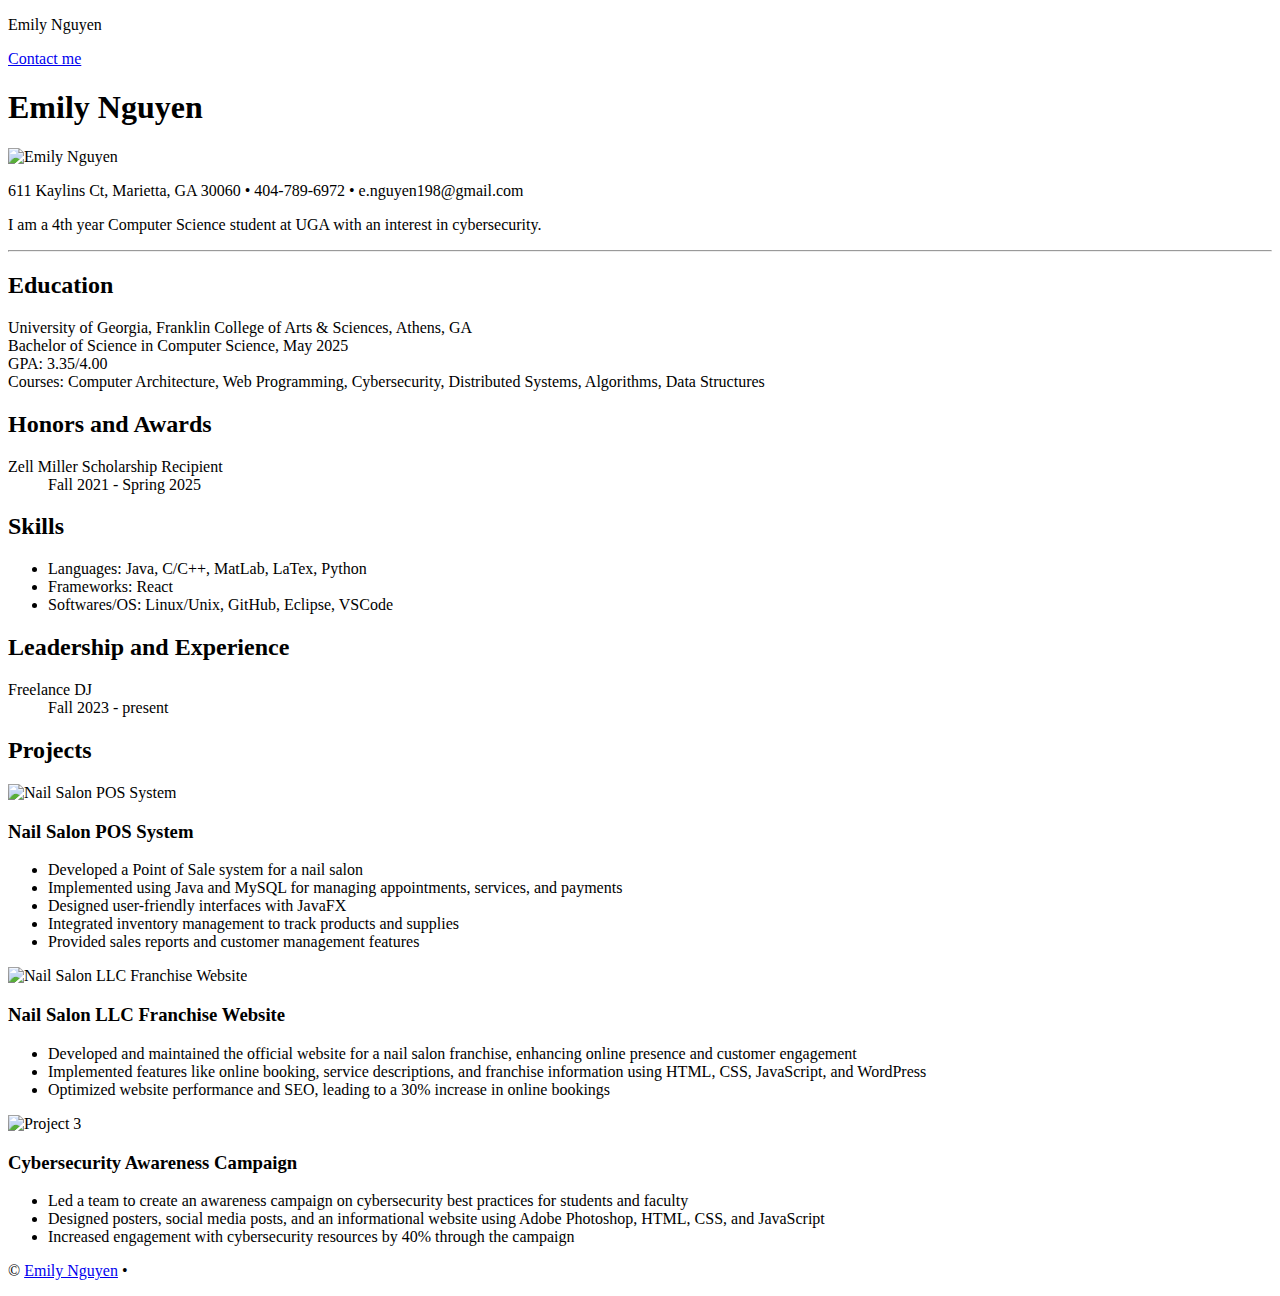
==== index.html @ e5af41ad "Add files via upload" ====
<!DOCTYPE html>
<html lang="en">
<head>
    <meta charset="UTF-8">
    <meta name="viewport" content="width=device-width, initial-scale=1.0">
    <title>Emily Nguyen</title>
    <link href="https://fonts.googleapis.com/css2?family=Roboto:wght@400;700&display=swap" rel="stylesheet">
    <link rel="stylesheet" href="css/style.css">
</head>
<body>
    <nav>
        <p>Emily Nguyen</p>
        <p><a href="contact.html"> Contact me</a></p>
    </nav>

    <section class="splash">
        <h1> Emily Nguyen </h1>
        <img src="images/IMG_5010.jpg" alt="Emily Nguyen" width="120" height="200">
        <p class="address"> 611 Kaylins Ct, Marietta, GA 30060 &bull; 404-789-6972 &bull; e.nguyen198@gmail.com</p>
        <p class="tagline"> I am a 4th year Computer Science student at UGA with an interest in cybersecurity.</p>
    </section>
    
    <hr>

    <section> 
        <h2 class="section-header">Education</h2>
        <p class="centered">University of Georgia, Franklin College of Arts & Sciences, Athens, GA<br>Bachelor of Science in Computer Science, May 2025<br>GPA: 3.35/4.00<br>Courses: Computer Architecture, Web Programming, Cybersecurity, Distributed Systems, Algorithms, Data Structures</p>
    </section>

    <section>
        <h2 class="section-header">Honors and Awards</h2>
        <dl class="centered">
            <dt>Zell Miller Scholarship Recipient</dt>
            <dd>Fall 2021 - Spring 2025</dd>
        </dl>
    </section>

    <section>
        <h2 class="section-header">Skills</h2>
        <ul class="centered">
            <li>Languages: Java, C/C++, MatLab, LaTex, Python</li>
            <li>Frameworks: React</li> 
            <li>Softwares/OS: Linux/Unix, GitHub, Eclipse, VSCode</li>
        </ul>
    </section>

    <section>
        <h2 class="section-header">Leadership and Experience</h2>
        <dl class="centered">
            <dt>Freelance DJ</dt>
            <dd>Fall 2023 - present</dd>
        </dl>
    </section>

    <section>
        <h2 class="section-header">Projects</h2>
        <div class="three-col">
            <div class="card">
                <img src="images/nailPOS.png" alt="Nail Salon POS System" class="project-img">
                <h3>Nail Salon POS System</h3>
                <ul>
                    <li>Developed a Point of Sale system for a nail salon</li>
                    <li>Implemented using Java and MySQL for managing appointments, services, and payments</li>
                    <li>Designed user-friendly interfaces with JavaFX</li>
                    <li>Integrated inventory management to track products and supplies</li>
                    <li>Provided sales reports and customer management features</li>
                </ul>
            </div>
            <div class="card">
                <img src="images/nails.jpg" alt="Nail Salon LLC Franchise Website" class="project-img">
                <h3>Nail Salon LLC Franchise Website</h3>
                <ul>
                    <li>Developed and maintained the official website for a nail salon franchise, enhancing online presence and customer engagement</li>
                    <li>Implemented features like online booking, service descriptions, and franchise information using HTML, CSS, JavaScript, and WordPress</li>
                    <li>Optimized website performance and SEO, leading to a 30% increase in online bookings</li>
                </ul>
            </div>
            <div class="card">
                <img src="images/cyber-security-icon-security-symbol-artificial-intelligence-keyhole-icon-free-vector.jpg" alt="Project 3">
                <h3>Cybersecurity Awareness Campaign</h3>
                <ul>
                    <li>Led a team to create an awareness campaign on cybersecurity best practices for students and faculty</li>
                    <li>Designed posters, social media posts, and an informational website using Adobe Photoshop, HTML, CSS, and JavaScript</li>
                    <li>Increased engagement with cybersecurity resources by 40% through the campaign</li>
                </ul>
            </div>
        </div>
    </section>

    <footer>
        <p>&copy; <a href="index.html">Emily Nguyen</a> &bull; <a href="https://www.linkedin.com/in/emily-nguyen-993688280/"><i class="fab fa-linkedin"></i></a></p>
    </footer>
</body>
</html>
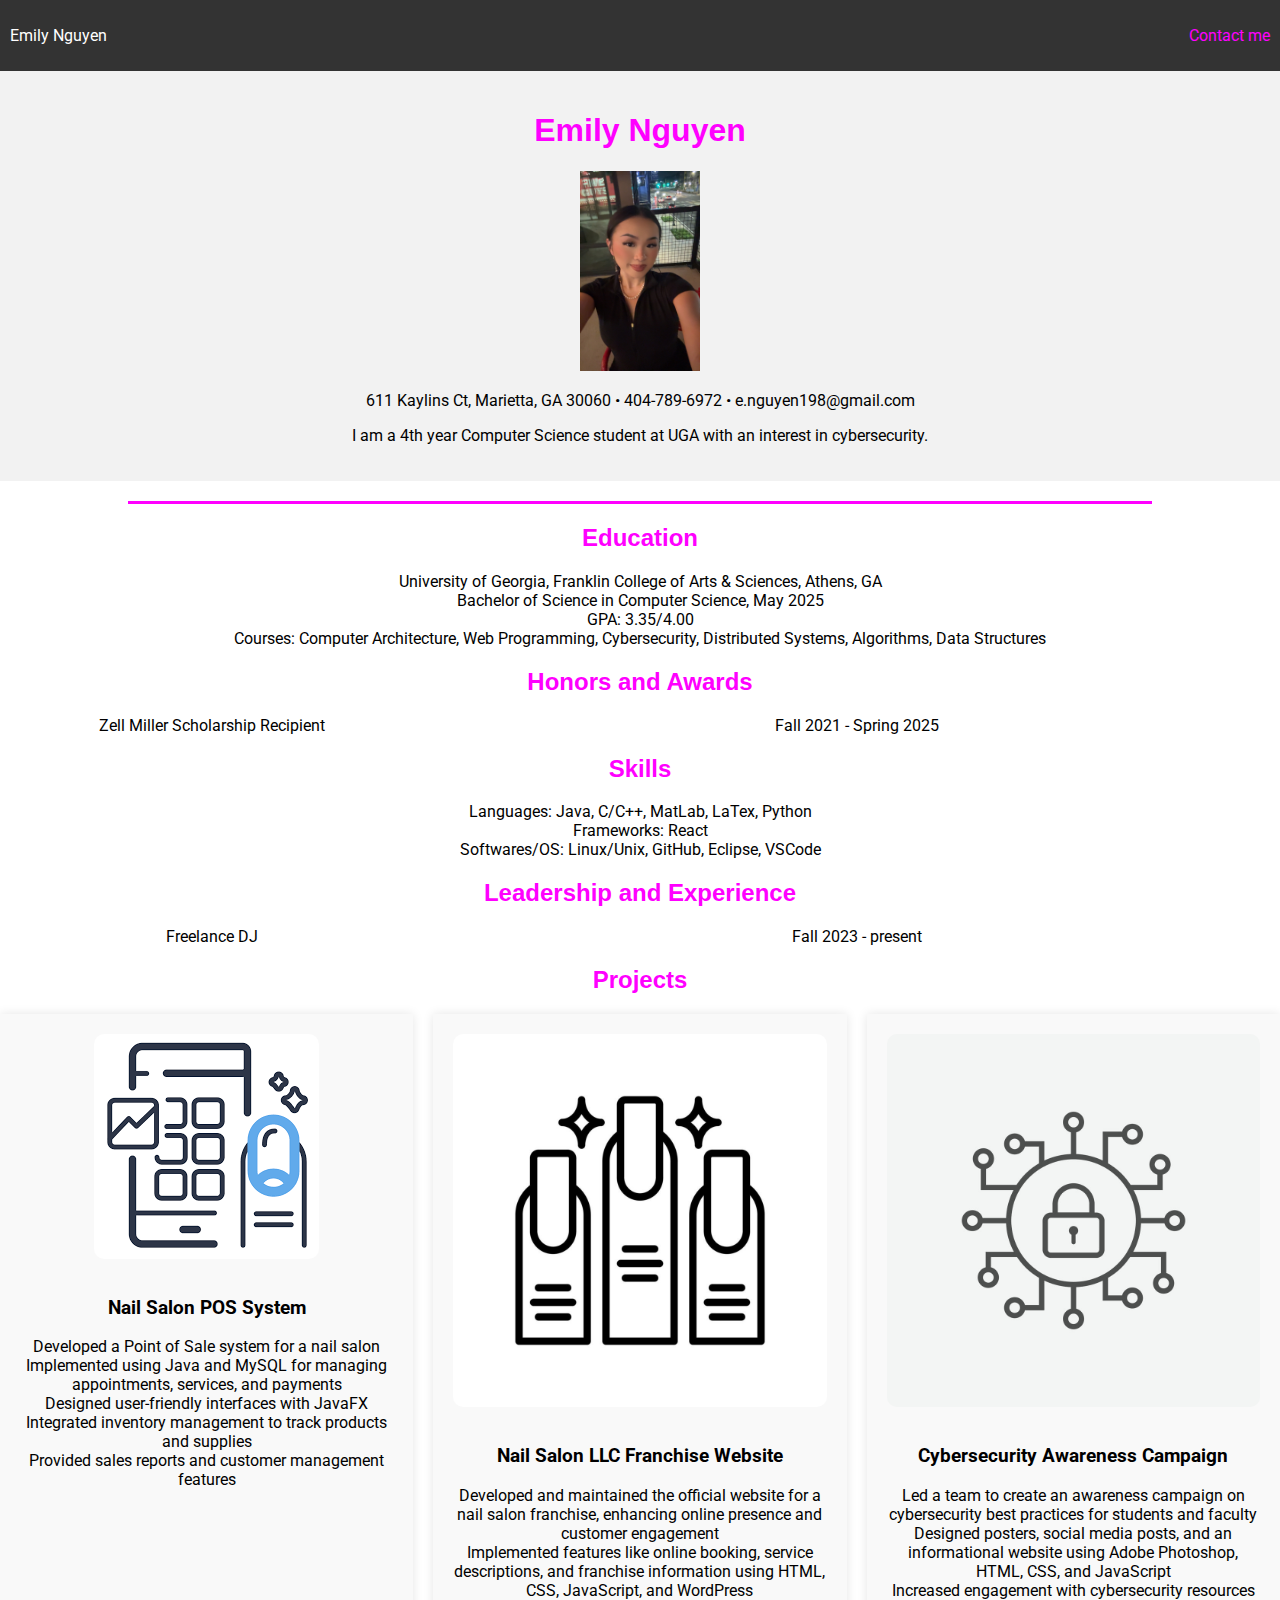
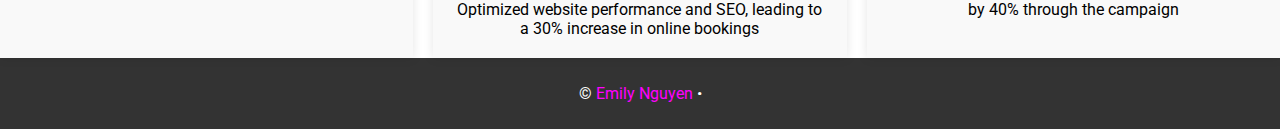
==== commit 8a89a46a: "Update index.html" ====
--- a/index.html
+++ b/index.html
@@ -15,7 +15,7 @@
 
     <section class="splash">
         <h1> Emily Nguyen </h1>
-        <img src="images/IMG_5010.jpg" alt="Emily Nguyen" width="120" height="200">
+        <img src="images/IMG_5010.JPG" alt="Emily Nguyen" width="120" height="200">
         <p class="address"> 611 Kaylins Ct, Marietta, GA 30060 &bull; 404-789-6972 &bull; e.nguyen198@gmail.com</p>
         <p class="tagline"> I am a 4th year Computer Science student at UGA with an interest in cybersecurity.</p>
     </section>
@@ -91,4 +91,4 @@
         <p>&copy; <a href="index.html">Emily Nguyen</a> &bull; <a href="https://www.linkedin.com/in/emily-nguyen-993688280/"><i class="fab fa-linkedin"></i></a></p>
     </footer>
 </body>
-</html>+</html>
--- a/css/style.css
+++ b/css/style.css
@@ -0,0 +1,129 @@
+body {
+    margin: 0;
+    font-family: 'Roboto', sans-serif;
+}
+
+/* Nav and Footer Styles */
+nav, footer {
+    background-color: #333;
+    color: white;
+    padding: 10px;
+    display: flex;
+    justify-content: space-between;
+    align-items: center;
+}
+
+footer {
+    justify-content: center;
+}
+
+/* Splash Section */
+.splash {
+    text-align: center;
+    background-color: #f2f2f2;
+    padding: 20px;
+}
+
+/* Header Styles */
+h1, h2 {
+    font-family: 'Montserrat', sans-serif;
+    color: #ff00ff; /* Magenta color for headers */
+}
+
+h2 {
+    text-align: center;
+}
+
+/* Centering Descriptions */
+section p {
+    text-align: center;
+}
+
+.centered {
+    text-align: center;
+}
+
+section dl {
+    display: grid;
+    grid-template-columns: 1fr 2fr;
+    gap: 10px;
+    text-align: left; /* Ensure text is aligned to the left within the grid */
+    margin: 0 auto; /* Center the dl element within its container */
+}
+
+section dl dt, section dl dd {
+    margin: 0;
+}
+
+ul, dl {
+    margin: 0 auto; /* Center the ul and dl elements */
+    padding-left: 0;
+    list-style-type: none;
+}
+
+/* Border Styles */
+hr {
+    border: 0;
+    border-top: 3px solid #ff00ff; /* Magenta border */
+    width: 80%;
+    margin: 20px auto;
+}
+
+/* Link Styles */
+a {
+    color: #ff00ff; /* Magenta link color */
+    text-decoration: none;
+}
+
+a:hover {
+    text-decoration: underline;
+    color: #800080; /* Darker magenta on hover */
+}
+
+/* Project Cards */
+.three-col {
+    display: grid;
+    grid-template-columns: repeat(3, 1fr);
+    gap: 20px;
+}
+
+.card {
+    background-color: #f9f9f9;
+    padding: 20px;
+    box-shadow: 0px 0px 10px rgba(0, 0, 0, 0.1);
+    text-align: center;
+}
+
+.card img {
+    max-width: 100%;
+    height: auto;
+    border-radius: 10px;
+    margin-bottom: 15px;
+}
+
+/* Contact Page Form */
+.one-col {
+    display: flex;
+    flex-direction: column;
+    align-items: center;
+}
+
+form {
+    width: 100%;
+    max-width: 400px;
+}
+
+input, textarea {
+    width: 100%;
+    margin: 10px 0;
+    padding: 10px;
+    border-radius: 5px;
+    border: 1px solid #ddd;
+}
+
+input[type="submit"] {
+    background-color: #ff00ff;
+    color: white;
+    border: none;
+    cursor: pointer;
+}